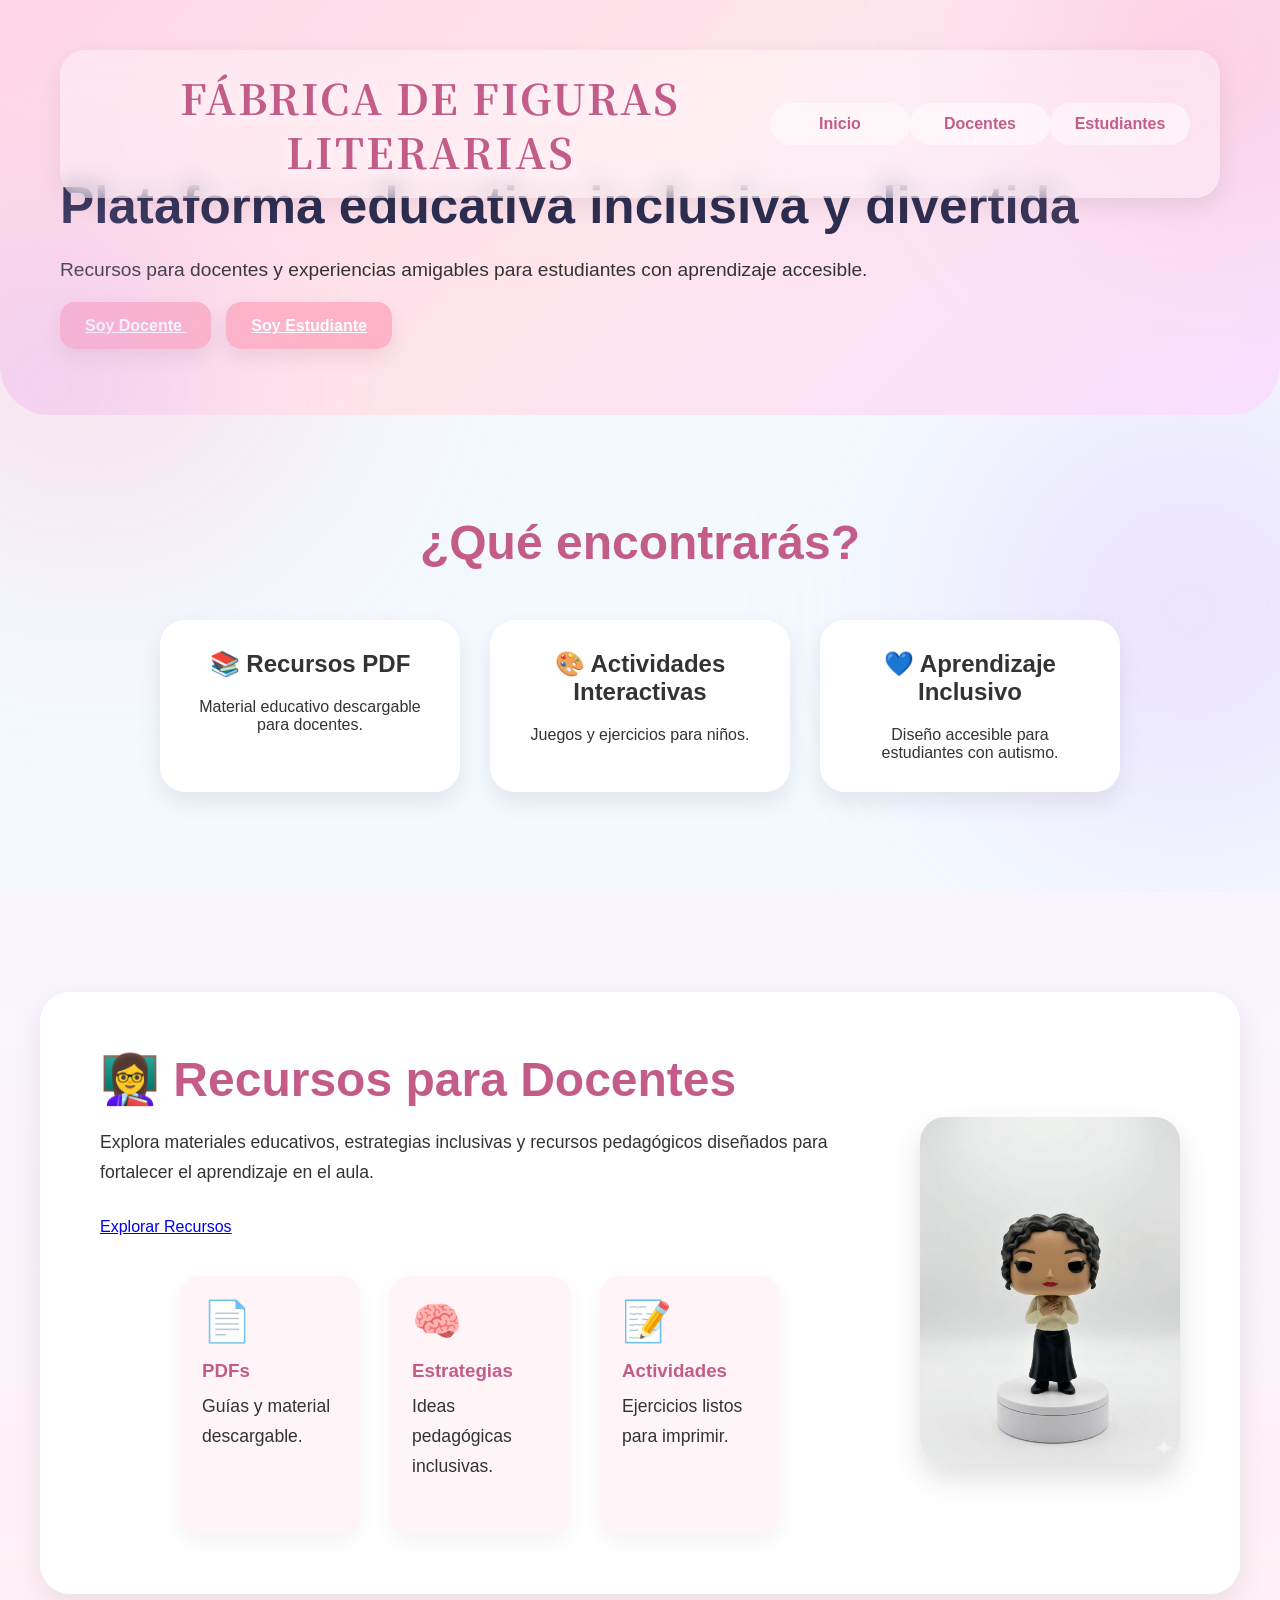
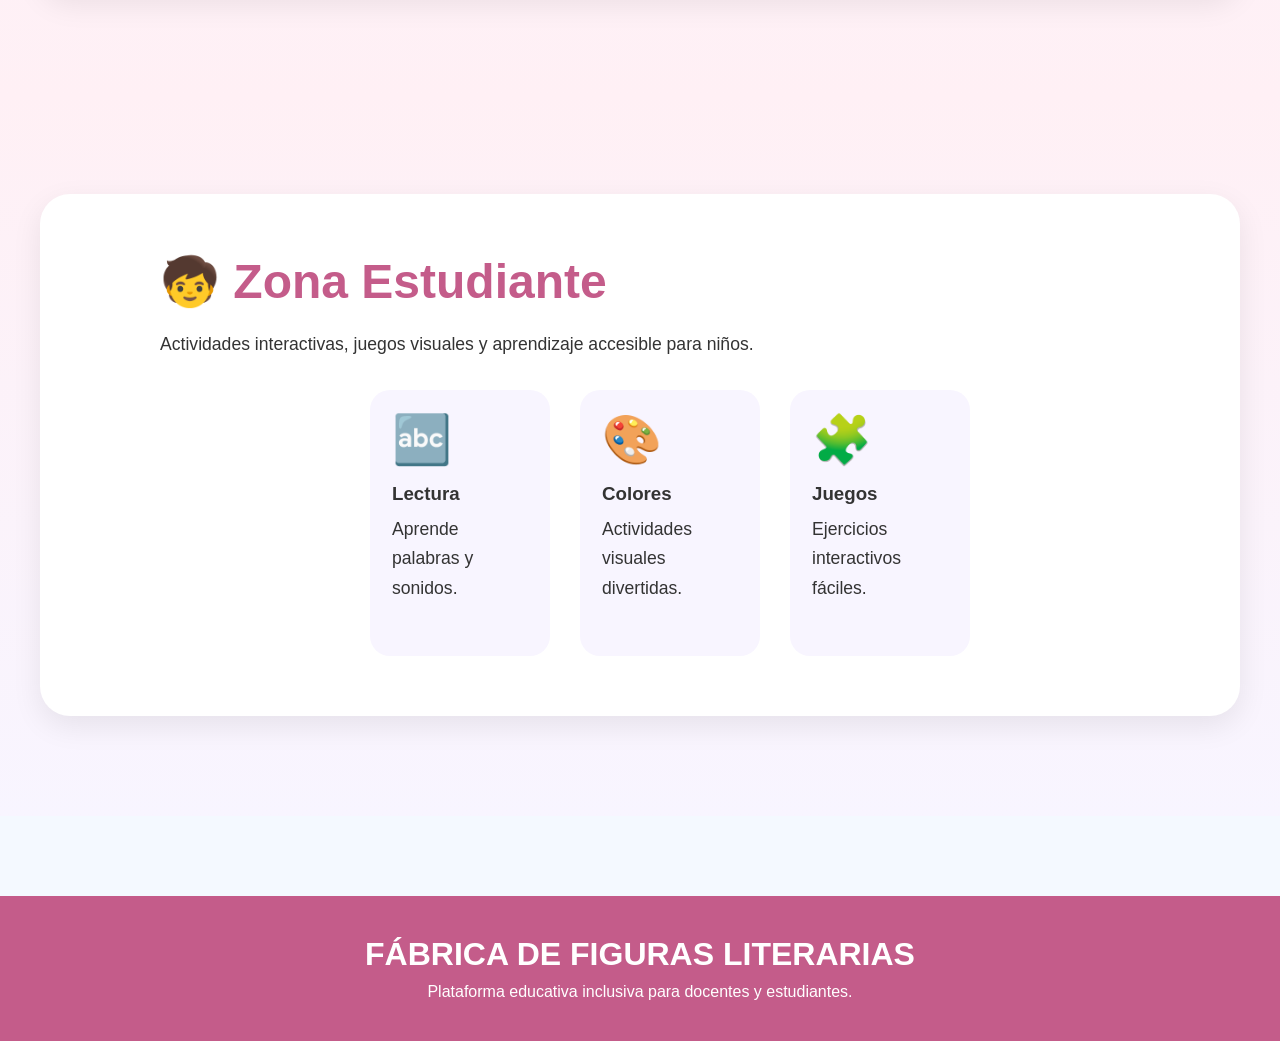
==== index.html @ 0f2a86d5 "Update index.html" ====
<!DOCTYPE html>
<html lang="es">
<head>
    <meta charset="UTF-8">
    <meta name="viewport" content="width=device-width, initial-scale=1.0">

    <title>FÁBRICA DE FIGURAS LITERARIAS</title>

    <link rel="stylesheet" href="style.css">

    <link rel="preconnect" href="https://fonts.googleapis.com">
    <link rel="preconnect" href="https://fonts.gstatic.com" crossorigin>

    <link href="https://fonts.googleapis.com/css2?family=Noto+Serif+JP&display=swap" rel="stylesheet">
</head>

<body>

<header id="inicio" class="hero">

    <nav class="navbar">

        <h1 class="logo">
            FÁBRICA DE FIGURAS LITERARIAS
        </h1>

        <div class="menu">
            <a href="#inicio">Inicio</a>
            <a href="#docentes">Docentes</a>
            <a href="#estudiantes">Estudiantes</a>
        </div>

    </nav>

    <div class="hero-content">

        <div class="hero-text">

            <h2>
                Plataforma educativa inclusiva y divertida
            </h2>

            <p>
                Recursos para docentes y experiencias amigables
                para estudiantes con aprendizaje accesible.
            </p>

            <div class="buttons">

                <a href="#docentes" class="teacher-btn">
                    Soy Docente
                </a>

                <a href="#estudiantes" class="student-btn">
                    Soy Estudiante
                </a>

            </div>

        </div>

        <div class="hero-image">
            <img src="https://cdn-icons-png.flaticon.com/512/2436/2436636.png" alt="">
        </div>

    </div>

</header>

<!-- CARDS -->

<section class="cards-section">

    <h2>¿Qué encontrarás?</h2>

    <div class="cards">

        <div class="card">
            <h3>📚 Recursos PDF</h3>

            <p>
                Material educativo descargable para docentes.
            </p>
        </div>

        <div class="card">

            <h3>🎨 Actividades Interactivas</h3>

            <p>
                Juegos y ejercicios para niños.
            </p>

        </div>

        <div class="card">

            <h3>💙 Aprendizaje Inclusivo</h3>

            <p>
                Diseño accesible para estudiantes con autismo.
            </p>

        </div>

    </div>

</section>

<!-- DOCENTES -->

<section id="docentes" class="teacher-section">

    <div class="teacher-content">

        <div class="teacher-text">

            <h2>👩‍🏫 Recursos para Docentes</h2>

            <p>
                Explora materiales educativos, estrategias inclusivas
                y recursos pedagógicos diseñados para fortalecer
                el aprendizaje en el aula.
            </p>

            <a href="#teacher-resources" class="teacher-link">
                Explorar Recursos
            </a>

            <!-- RECURSOS -->

            <div id="teacher-resources" class="teacher-cards">

                <div class="teacher-card">

                    <div class="teacher-emoji">📄</div>

                    <h3>PDFs</h3>

                    <p>
                        Guías y material descargable.
                    </p>

                </div>

                <div class="teacher-card">

                    <div class="teacher-emoji">🧠</div>

                    <h3>Estrategias</h3>

                    <p>
                        Ideas pedagógicas inclusivas.
                    </p>

                </div>

                <a href="#teacher-resources" class="teacher-card">

                    <div class="teacher-emoji">📝</div>

                    <h3>Actividades</h3>

                    <p>
                        Ejercicios listos para imprimir.
                    </p>

                </a>

            </div>

        </div>

        <div class="teacher-image">
            <img src="img/profe.jpg" alt="Profesora">
        </div>

    </div>

</section>

<!-- ESTUDIANTES -->

<section id="estudiantes" class="student-section">

    <div class="student-content">

        <div class="student-image">
            <img src="https://cdn-icons-png.flaticon.com/512/1995/1995574.png" alt="">
        </div>

        <div class="student-text">

            <h2>🧒 Zona Estudiante</h2>

            <p>
                Actividades interactivas, juegos visuales
                y aprendizaje accesible para niños.
            </p>

            <div class="student-cards">

                <div class="student-card">

                    <div class="emoji">🔤</div>

                    <h3>Lectura</h3>

                    <p>
                        Aprende palabras y sonidos.
                    </p>

                </div>

                <div class="student-card">

                    <div class="emoji">🎨</div>

                    <h3>Colores</h3>

                    <p>
                        Actividades visuales divertidas.
                    </p>

                </div>

                <div class="student-card">

                    <div class="emoji">🧩</div>

                    <h3>Juegos</h3>

                    <p>
                        Ejercicios interactivos fáciles.
                    </p>

                </div>

            </div>

        </div>

    </div>

</section>

<footer>

    <h3>FÁBRICA DE FIGURAS LITERARIAS</h3>

    <p>
        Plataforma educativa inclusiva para docentes y estudiantes.
    </p>

</footer>

<script src="script.js"></script>

</body>
</html>
---- style.css ----
*{
    margin:0;
    padding:0;
    box-sizing:border-box;
}

body{
    font-family:'Nunito', sans-serif;
    background:#f4f9ff;
    color:#333;
}

/* HERO */

.hero{
    background:linear-gradient(135deg,#ffd6e7,#ffe5ec,#f8dfff);
    padding:30px 60px 80px;
    border-bottom-left-radius:50px;
    border-bottom-right-radius:50px;
    position:relative;
    overflow:hidden;
}
.hero::before{
    content:"";

    position:absolute;

    width:350px;
    height:350px;

    background:#ffb3c6;

    border-radius:50%;

    top:-120px;
    right:-100px;

    opacity:0.35;

    filter:blur(90px);
}

.hero::after{
    content:"";

    position:absolute;

    width:300px;
    height:300px;

    background:#d8b4ff;

    border-radius:50%;

    bottom:-120px;
    left:-100px;

    opacity:0.35;

    filter:blur(90px);
}
.navbar{
    position:sticky;
    top:20px;
    z-index:1000;

    display:flex;
    justify-content:space-between;
    align-items:center;

    max-width:1200px;
    margin:auto;

    padding:20px 30px;

    background:rgba(255,255,255,0.35);
    backdrop-filter:blur(12px);

    border-radius:25px;

    box-shadow:0 8px 25px rgba(0,0,0,0.08);
}

.logo{
    font-family:'Noto Serif JP', serif;
    font-size:2.6rem;
    color:#c45c8a;
    text-align:center;
    line-height:1.3;
    letter-spacing:2px;
    text-shadow:0 3px 12px rgba(255,255,255,0.8);
}

.menu{
    display:flex;
    gap:px;
}

.menu a{
    background:rgba(255,255,255,0.5);
    text-decoration:none;
    color:#c45c8a;
    font-weight:700;
    min-width:140px;
    text-align:center;
    padding:12px 20px;
    border-radius:50px;
    transition:0.3s;
}

.menu a:hover{
    background:white;
    transform:translateY(-2px);
}

.hero-content{
    display:flex;
    justify-content:space-between;
    align-items:center;
    gap:60px;
    max-width:1200px;
    margin:auto;
}

.hero-text{
    flex:1;
}

.hero-text h2{
    font-size:3.2rem;
    line-height:1.1;
    margin-bottom:20px;
    color:#2e2e52;
}

.hero-text p{
    font-size:1.2rem;
    margin-bottom:30px;
    line-height:1.7;
}

.buttons a{
    border:none;
    padding:15px 25px;
    border-radius:15px;
    margin-right:15px;
    font-size:1rem;
    font-weight:bold;
    cursor:pointer;
    transition:0.3s;
    box-shadow:0 8px 20px rgba(0,0,0,0.08);
    font-family:'Nunito', sans-serif;
}

.buttons a:hover{
    transform:translateY(-5px);
}

.teacher-btn{
    background:#ffb3c6;
    color:white;
}

.student-btn{
    background:#ffb3c6;
    color:white;
}

.hero-image img{
    animation:float 4s ease-in-out infinite;
    width:280px;
}

/* CARDS */

.cards-section{
    padding:100px 30px;
    text-align:center;
}

.cards-section h2{
    font-size:3rem;
    margin-bottom:50px;
    color:#c45c8a
}

.cards{
    display:flex;
    justify-content:center;
    gap:30px;
    flex-wrap:wrap;
}

.card{
    background:white;
    width:300px;
    padding:30px;
    border-radius:25px;
    box-shadow:0 10px 25px rgba(0,0,0,0.08);
    transition:0.3s;
}

.card:hover{
    transform:translateY(-10px);
}

.card h3{
    margin-bottom:20px;
    font-size:1.5rem;
}

/* DOCENTE Y ESTUDIANTE */


.teacher-section{
    padding:100px 30px;
    background:linear-gradient(180deg,#f8f5ff,#fff0f5);
}
.student-section{
    padding:100px 30px;
    background:linear-gradient(180deg,#fff0f5,#f8f5ff);
}

.teacher-content,
.student-content{
    display:flex;
    align-items:center;
    justify-content:center;
    gap:60px;
    flex-wrap:wrap;
    max-width:1200px;
    margin:auto;
    background:white;
    padding:60px;
    border-radius:30px;
    box-shadow:0 10px 30px rgba(0,0,0,0.08);
}

.teacher-text,
.student-text{
    flex:1;
    min-width:300px;
}

.teacher-text h2,
.student-text h2{
    font-size:3rem;
    margin-bottom:20px;
    color:#c45c8a;
}

.teacher-text p,
.student-text p{
    font-size:1.1rem;
    line-height:1.7;
    margin-bottom:30px;
}

.teacher-link button{
    padding:15px 30px;
    border:none;
    border-radius:15px;
    background:#6c63ff;
    color:white;
    font-size:1rem;
    cursor:pointer;
    transition:0.3s;
}

.teacher-link button:hover{
    transform:scale(1.05);
}

.teacher-image img{
    width:260px;
    border-radius:25px;
    box-shadow:0 15px 30px rgba(0,0,0,0.12);
    object-fit:cover;
}

.student-image img{
    width:220px;
}
.student-image img{
    width:220px;
}
.teacher-cards{
    display:flex;
    justify-content:center;
    align-items:stretch;
    gap:30px;
    flex-wrap:wrap;

    margin-top:40px;

    max-width:900px;

    margin-left:auto;
    margin-right:auto;
}

.teacher-card{
    background:#fff4f8;
    padding:20px;
    border-radius:20px;
    width:180px;
    transition:0.3s;
    box-shadow:0 8px 20px rgba(0,0,0,0.05);
    border:2px solid transparent;
    text-decoration:none;
    color:#333;
}

.teacher-card:hover{
    transform:translateY(-8px);

    background:white;

    border:2px solid #ffb3c6;

    box-shadow:0 15px 30px rgba(255,179,198,0.4);
}

.teacher-emoji{
    font-size:2.5rem;
    margin-bottom:15px;
}

.teacher-card h3{
    margin-bottom:10px;
    color:#c45c8a;
}

/* TARJETAS ESTUDIANTE */

.student-cards{
    display:flex;
    justify-content:center;
    align-items:stretch;
    gap:30px;
    flex-wrap:wrap;

    max-width:900px;
    margin:auto;
}

.student-card{
    border:2px solid transparent;
    background:#f8f5ff;
    width:180px;
    padding:20px;
    border-radius:20px;
    transition:0.3s;
    cursor:pointer;
    position:relative;
    overflow:hidden;
}

.student-card:hover{
    border:2px solid #ffb3c6;
    background:white;
    transform:translateY(-12px) scale(1.05);
    box-shadow:0 15px 30px rgba(255,179,198,0.4);
}

.student-card h3{
    margin-bottom:10px;
}
.emoji{
    font-size:3rem;
    margin-bottom:15px;
}

/* FOOTER */

footer{
    background:#c45c8a;
    color:white;
    text-align:center;
    padding:40px 20px;
    margin-top:80px;
}

footer h3{
    margin-bottom:10px;
    font-size:2rem;
}


/* RESPONSIVE */

html{
    scroll-behavior:smooth;
}

body{
    scroll-behavior:smooth;
}

@keyframes fadeUp{
    from{
        opacity:0;
        transform:translateY(30px);
    }

    to{
        opacity:1;
        transform:translateY(0);
    }
}
body::before{
    content:"";

    position:fixed;

    top:120px;
    left:-120px;

    width:420px;
    height:420px;

    background:#ffb3c6;

    opacity:0.35;

    border-radius:50%;

    filter:blur(120px);

    z-index:-1;
}

body::after{
    content:"";

    position:fixed;

    bottom:80px;
    right:-120px;

    width:420px;
    height:420px;

    background:#d8b4ff;

    opacity:0.35;

    border-radius:50%;

    filter:blur(120px);

    z-index:-1;
}

@media(max-width:900px){

    .hero{
        padding:20px;
        border-bottom-left-radius:30px;
        border-bottom-right-radius:30px;
    }

    .navbar{
        flex-direction:column;
        gap:15px;
        padding:20px;
        text-align:center;
    }

    .menu{
        flex-direction:column;
        width:100%;
        gap:12px;
    }

    .menu a{
        width:100%;
        min-width:auto;
    }

    .logo{
        font-size:1.7rem;
        line-height:1.4;
    }

    .hero-content{
        flex-direction:column;
        text-align:center;
        gap:40px;
        padding-top:30px;
    }

    .hero-text h2{
        font-size:2.2rem;
    }

    .hero-text p{
        font-size:1rem;
    }

    .buttons{
        display:flex;
        flex-direction:column;
        gap:15px;
        align-items:center;
    }

    .buttons a{
        width:100%;
        max-width:280px;
        text-align:center;
        margin-right:0;
    }

    .hero-image img{
        width:220px;
    }

    .cards-section{
        padding:70px 20px;
    }

    .cards-section h2{
        font-size:2.2rem;
    }

    .cards{
        flex-direction:column;
        align-items:center;
    }

    .card{
        width:100%;
        max-width:320px;
    }

    .teacher-content,
    .student-content{
        flex-direction:column;
        text-align:center;
        padding:35px 20px;
        gap:30px;
    }

    .teacher-text,
    .student-text{
        min-width:auto;
    }

    .teacher-text h2,
    .student-text h2{
        font-size:2.2rem;
    }

    .teacher-image img{
        width:220px;
    }

    .student-image img{
        width:180px;
    }

    .teacher-cards,
    .student-cards{
        justify-content:center;
    }

    .teacher-card,
    .student-card{
        width:100%;
        max-width:280px;
    }

    footer h3{
        font-size:1.5rem;
    }

}

@keyframes float{

    0%{
        transform:translateY(0px);
    }

    50%{
        transform:translateY(-15px);
    }

    100%{
        transform:translateY(0px);
    }

}
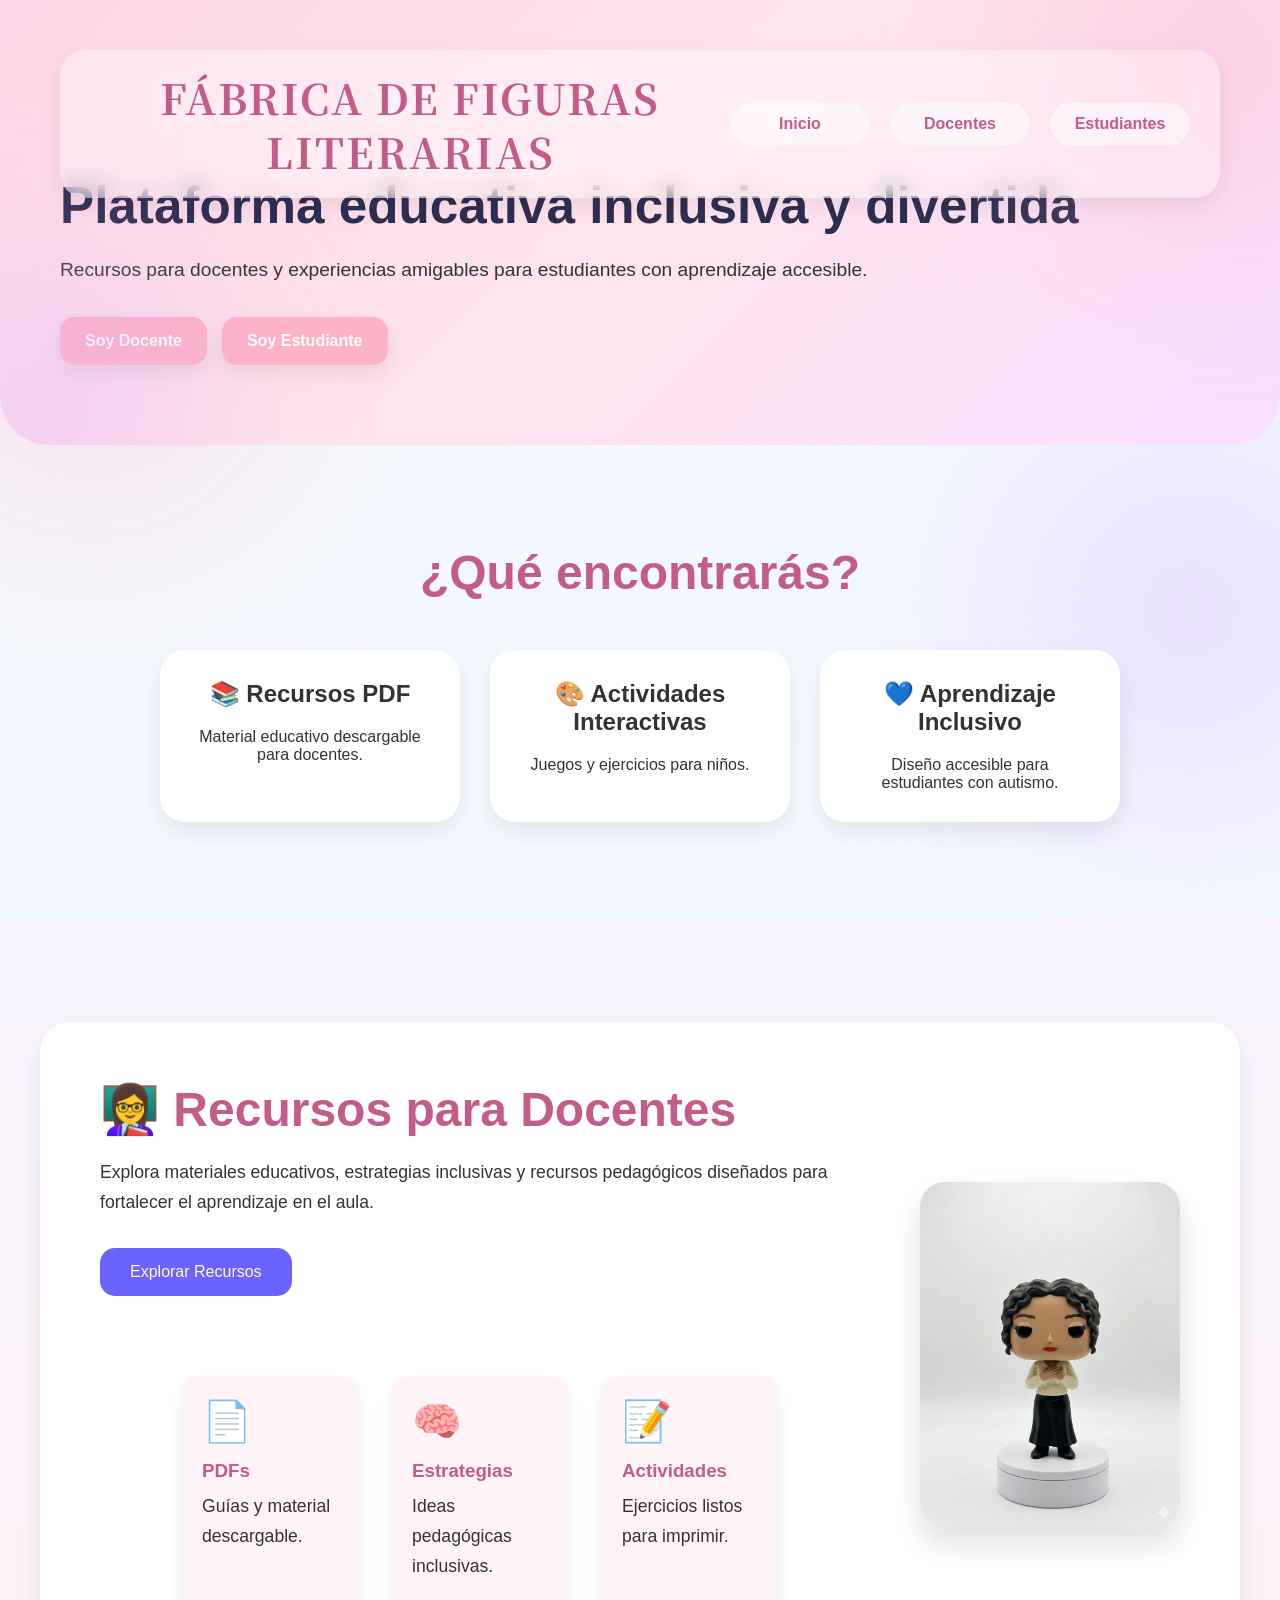
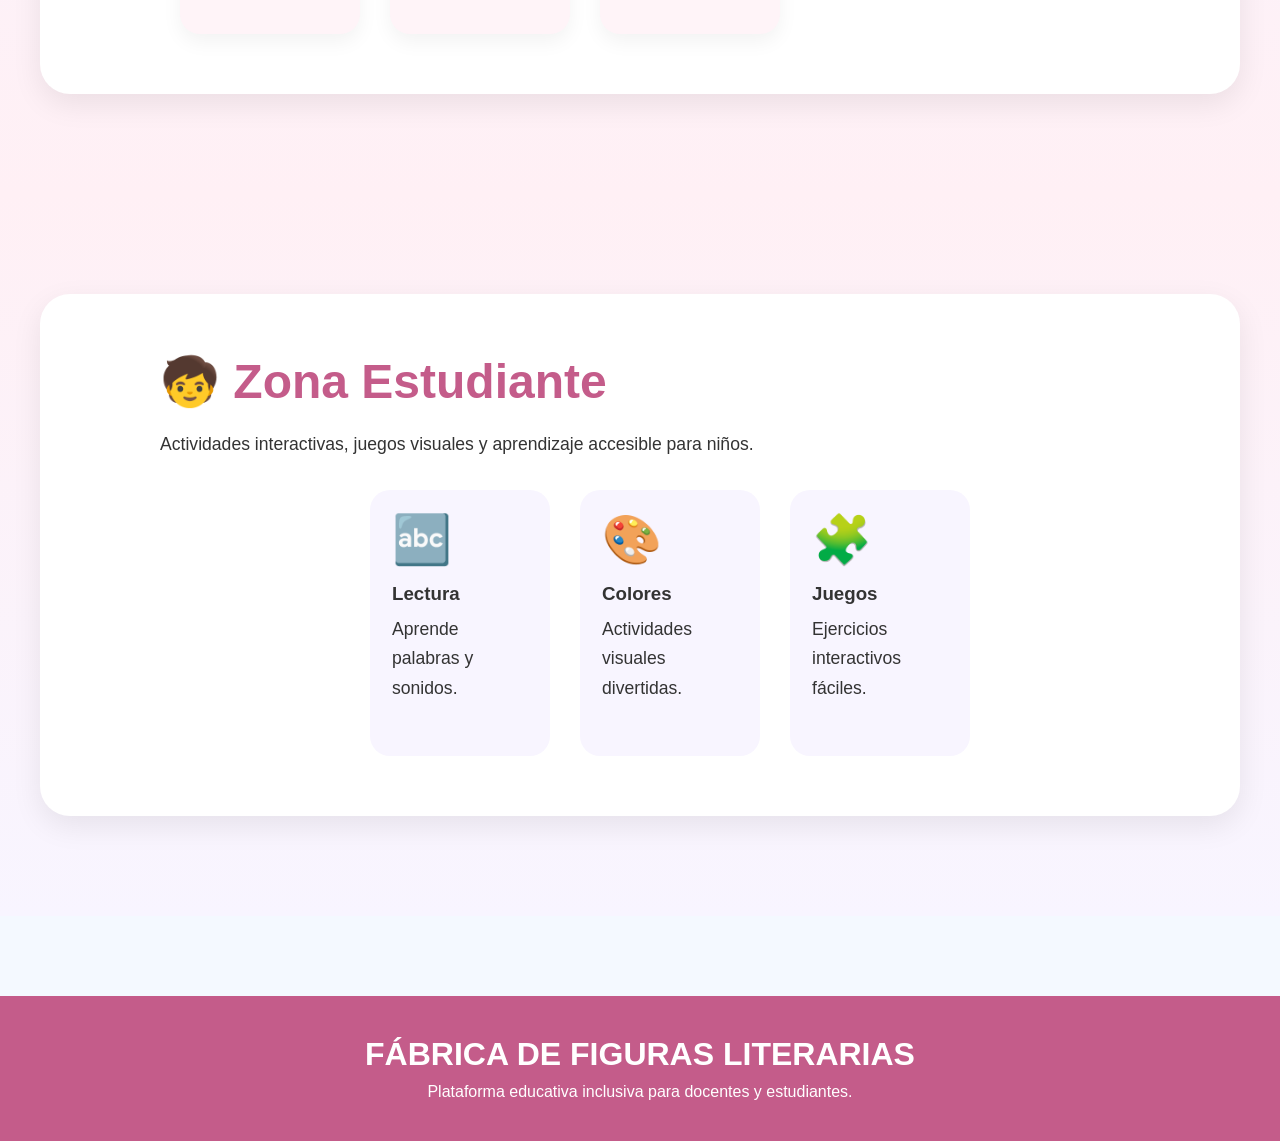
==== commit 8004494c: "Update index.html" ====
--- a/index.html
+++ b/index.html
@@ -131,7 +131,8 @@
 
             <div id="teacher-resources" class="teacher-cards">
 
-                <div class="teacher-card">
+                <a href="docentes.html#actividades-docente" class="teacher-card">
+
 
                     <div class="teacher-emoji">📄</div>
 
@@ -141,7 +142,7 @@
                         Guías y material descargable.
                     </p>
 
-                </div>
+                </a>
 
                 <div class="teacher-card">
 
--- a/style.css
+++ b/style.css
@@ -4,10 +4,15 @@
     box-sizing:border-box;
 }
 
+html{
+    scroll-behavior:smooth;
+}
+
 body{
     font-family:'Nunito', sans-serif;
     background:#f4f9ff;
     color:#333;
+    scroll-behavior:smooth;
 }
 
 /* HERO */
@@ -20,9 +25,9 @@
     position:relative;
     overflow:hidden;
 }
+
 .hero::before{
     content:"";
-
     position:absolute;
 
     width:350px;
@@ -59,6 +64,9 @@
 
     filter:blur(90px);
 }
+
+/* NAVBAR */
+
 .navbar{
     position:sticky;
     top:20px;
@@ -74,6 +82,7 @@
     padding:20px 30px;
 
     background:rgba(255,255,255,0.35);
+
     backdrop-filter:blur(12px);
 
     border-radius:25px;
@@ -93,18 +102,26 @@
 
 .menu{
     display:flex;
-    gap:px;
+    gap:20px;
 }
 
 .menu a{
     background:rgba(255,255,255,0.5);
+
     text-decoration:none;
+
     color:#c45c8a;
+
     font-weight:700;
+
     min-width:140px;
+
     text-align:center;
+
     padding:12px 20px;
+
     border-radius:50px;
+
     transition:0.3s;
 }
 
@@ -112,6 +129,8 @@
     background:white;
     transform:translateY(-2px);
 }
+
+/* HERO CONTENT */
 
 .hero-content{
     display:flex;
@@ -139,16 +158,27 @@
     line-height:1.7;
 }
 
+.buttons{
+    display:flex;
+    gap:15px;
+    flex-wrap:wrap;
+}
+
 .buttons a{
-    border:none;
+    text-decoration:none;
+
     padding:15px 25px;
+
     border-radius:15px;
-    margin-right:15px;
+
     font-size:1rem;
+
     font-weight:bold;
-    cursor:pointer;
+
     transition:0.3s;
+
     box-shadow:0 8px 20px rgba(0,0,0,0.08);
+
     font-family:'Nunito', sans-serif;
 }
 
@@ -181,7 +211,7 @@
 .cards-section h2{
     font-size:3rem;
     margin-bottom:50px;
-    color:#c45c8a
+    color:#c45c8a;
 }
 
 .cards{
@@ -193,10 +223,15 @@
 
 .card{
     background:white;
+
     width:300px;
+
     padding:30px;
+
     border-radius:25px;
+
     box-shadow:0 10px 25px rgba(0,0,0,0.08);
+
     transition:0.3s;
 }
 
@@ -209,13 +244,13 @@
     font-size:1.5rem;
 }
 
-/* DOCENTE Y ESTUDIANTE */
-
+/* DOCENTES Y ESTUDIANTES */
 
 .teacher-section{
     padding:100px 30px;
     background:linear-gradient(180deg,#f8f5ff,#fff0f5);
 }
+
 .student-section{
     padding:100px 30px;
     background:linear-gradient(180deg,#fff0f5,#f8f5ff);
@@ -228,11 +263,17 @@
     justify-content:center;
     gap:60px;
     flex-wrap:wrap;
+
     max-width:1200px;
+
     margin:auto;
+
     background:white;
+
     padding:60px;
+
     border-radius:30px;
+
     box-shadow:0 10px 30px rgba(0,0,0,0.08);
 }
 
@@ -256,34 +297,50 @@
     margin-bottom:30px;
 }
 
-.teacher-link button{
+/* BOTÓN DOCENTE */
+
+.teacher-link{
+    display:inline-block;
+
+    text-decoration:none;
+
     padding:15px 30px;
-    border:none;
+
     border-radius:15px;
+
     background:#6c63ff;
+
     color:white;
+
     font-size:1rem;
-    cursor:pointer;
+
     transition:0.3s;
-}
-
-.teacher-link button:hover{
+
+    margin-bottom:40px;
+}
+
+.teacher-link:hover{
     transform:scale(1.05);
 }
+
+/* IMÁGENES */
 
 .teacher-image img{
     width:260px;
+
     border-radius:25px;
+
     box-shadow:0 15px 30px rgba(0,0,0,0.12);
+
     object-fit:cover;
 }
 
 .student-image img{
     width:220px;
 }
-.student-image img{
-    width:220px;
-}
+
+/* TARJETAS DOCENTE */
+
 .teacher-cards{
     display:flex;
     justify-content:center;
@@ -301,13 +358,21 @@
 
 .teacher-card{
     background:#fff4f8;
+
     padding:20px;
+
     border-radius:20px;
+
     width:180px;
+
     transition:0.3s;
+
     box-shadow:0 8px 20px rgba(0,0,0,0.05);
+
     border:2px solid transparent;
+
     text-decoration:none;
+
     color:#333;
 }
 
@@ -328,6 +393,55 @@
 
 .teacher-card h3{
     margin-bottom:10px;
+    color:#c45c8a;
+}
+
+/* ACTIVIDADES */
+
+.activities-section{
+    padding:100px 30px;
+    text-align:center;
+}
+
+.activities-section h2{
+    font-size:3rem;
+    margin-bottom:50px;
+    color:#c45c8a;
+}
+
+.activities-container{
+    display:flex;
+    justify-content:center;
+    gap:30px;
+    flex-wrap:wrap;
+}
+
+.activity-card{
+    background:white;
+
+    width:300px;
+
+    padding:30px;
+
+    border-radius:25px;
+
+    box-shadow:0 10px 25px rgba(0,0,0,0.08);
+
+    transition:0.3s;
+
+    border:2px solid transparent;
+}
+
+.activity-card:hover{
+    transform:translateY(-10px);
+
+    border:2px solid #ffb3c6;
+
+    box-shadow:0 15px 30px rgba(255,179,198,0.4);
+}
+
+.activity-card h3{
+    margin:15px 0;
     color:#c45c8a;
 }
 
@@ -346,26 +460,38 @@
 
 .student-card{
     border:2px solid transparent;
+
     background:#f8f5ff;
+
     width:180px;
+
     padding:20px;
+
     border-radius:20px;
+
     transition:0.3s;
+
     cursor:pointer;
+
     position:relative;
+
     overflow:hidden;
 }
 
 .student-card:hover{
     border:2px solid #ffb3c6;
+
     background:white;
+
     transform:translateY(-12px) scale(1.05);
+
     box-shadow:0 15px 30px rgba(255,179,198,0.4);
 }
 
 .student-card h3{
     margin-bottom:10px;
 }
+
 .emoji{
     font-size:3rem;
     margin-bottom:15px;
@@ -386,28 +512,8 @@
     font-size:2rem;
 }
 
-
-/* RESPONSIVE */
-
-html{
-    scroll-behavior:smooth;
-}
-
-body{
-    scroll-behavior:smooth;
-}
-
-@keyframes fadeUp{
-    from{
-        opacity:0;
-        transform:translateY(30px);
-    }
-
-    to{
-        opacity:1;
-        transform:translateY(0);
-    }
-}
+/* EFECTOS LATERALES */
+
 body::before{
     content:"";
 
@@ -452,25 +558,31 @@
     z-index:-1;
 }
 
+/* RESPONSIVE */
+
 @media(max-width:900px){
 
     .hero{
         padding:20px;
+
         border-bottom-left-radius:30px;
         border-bottom-right-radius:30px;
     }
 
     .navbar{
         flex-direction:column;
+
         gap:15px;
+
         padding:20px;
+
         text-align:center;
     }
 
     .menu{
         flex-direction:column;
+
         width:100%;
-        gap:12px;
     }
 
     .menu a{
@@ -499,9 +611,7 @@
     }
 
     .buttons{
-        display:flex;
         flex-direction:column;
-        gap:15px;
         align-items:center;
     }
 
@@ -509,19 +619,10 @@
         width:100%;
         max-width:280px;
         text-align:center;
-        margin-right:0;
     }
 
     .hero-image img{
         width:220px;
-    }
-
-    .cards-section{
-        padding:70px 20px;
-    }
-
-    .cards-section h2{
-        font-size:2.2rem;
     }
 
     .cards{
@@ -537,19 +638,25 @@
     .teacher-content,
     .student-content{
         flex-direction:column;
+
         text-align:center;
+
         padding:35px 20px;
+
         gap:30px;
     }
 
-    .teacher-text,
-    .student-text{
-        min-width:auto;
-    }
-
     .teacher-text h2,
-    .student-text h2{
+    .student-text h2,
+    .activities-section h2{
         font-size:2.2rem;
+    }
+
+    .teacher-card,
+    .student-card,
+    .activity-card{
+        width:100%;
+        max-width:280px;
     }
 
     .teacher-image img{
@@ -560,21 +667,9 @@
         width:180px;
     }
 
-    .teacher-cards,
-    .student-cards{
-        justify-content:center;
-    }
-
-    .teacher-card,
-    .student-card{
-        width:100%;
-        max-width:280px;
-    }
-
     footer h3{
         font-size:1.5rem;
     }
-
 }
 
 @keyframes float{
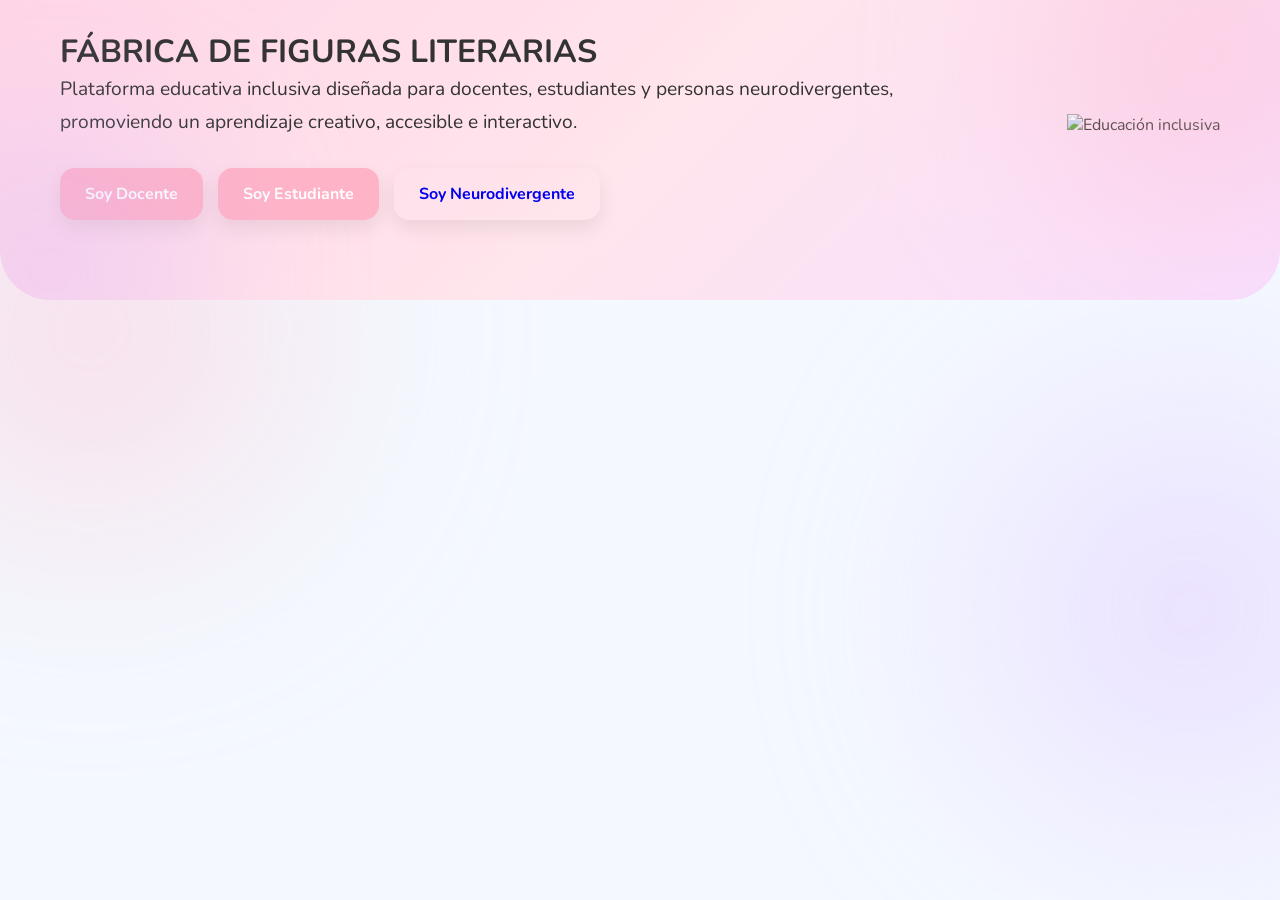
==== commit 978fc856: "Update index.html" ====
--- a/index.html
+++ b/index.html
@@ -11,48 +11,40 @@
     <link rel="preconnect" href="https://fonts.googleapis.com">
     <link rel="preconnect" href="https://fonts.gstatic.com" crossorigin>
 
-    <link href="https://fonts.googleapis.com/css2?family=Noto+Serif+JP&display=swap" rel="stylesheet">
+    <link href="https://fonts.googleapis.com/css2?family=Nunito:wght@300;400;700;900&display=swap" rel="stylesheet">
 </head>
 
 <body>
 
-<header id="inicio" class="hero">
-
-    <nav class="navbar">
-
-        <h1 class="logo">
-            FÁBRICA DE FIGURAS LITERARIAS
-        </h1>
-
-        <div class="menu">
-            <a href="#inicio">Inicio</a>
-            <a href="#docentes">Docentes</a>
-            <a href="#estudiantes">Estudiantes</a>
-        </div>
-
-    </nav>
+<header class="hero">
 
     <div class="hero-content">
 
         <div class="hero-text">
 
-            <h2>
-                Plataforma educativa inclusiva y divertida
-            </h2>
+            <h1 class="main-title">
+                FÁBRICA DE FIGURAS LITERARIAS
+            </h1>
 
-            <p>
-                Recursos para docentes y experiencias amigables
-                para estudiantes con aprendizaje accesible.
+            <p class="main-description">
+                Plataforma educativa inclusiva diseñada para docentes,
+                estudiantes y personas neurodivergentes,
+                promoviendo un aprendizaje creativo,
+                accesible e interactivo.
             </p>
 
-            <div class="buttons">
+            <div class="buttons main-buttons">
 
-                <a href="#docentes" class="teacher-btn">
+                <a href="docentes.html" class="teacher-btn">
                     Soy Docente
                 </a>
 
-                <a href="#estudiantes" class="student-btn">
+                <a href="estudiantes.html" class="student-btn">
                     Soy Estudiante
+                </a>
+
+                <a href="neurodivergente.html" class="neuro-btn">
+                    Soy Neurodivergente
                 </a>
 
             </div>
@@ -60,201 +52,15 @@
         </div>
 
         <div class="hero-image">
-            <img src="https://cdn-icons-png.flaticon.com/512/2436/2436636.png" alt="">
+
+            <img src="https://cdn-icons-png.flaticon.com/512/2436/2436636.png" alt="Educación inclusiva">
+
         </div>
 
     </div>
 
 </header>
 
-<!-- CARDS -->
-
-<section class="cards-section">
-
-    <h2>¿Qué encontrarás?</h2>
-
-    <div class="cards">
-
-        <div class="card">
-            <h3>📚 Recursos PDF</h3>
-
-            <p>
-                Material educativo descargable para docentes.
-            </p>
-        </div>
-
-        <div class="card">
-
-            <h3>🎨 Actividades Interactivas</h3>
-
-            <p>
-                Juegos y ejercicios para niños.
-            </p>
-
-        </div>
-
-        <div class="card">
-
-            <h3>💙 Aprendizaje Inclusivo</h3>
-
-            <p>
-                Diseño accesible para estudiantes con autismo.
-            </p>
-
-        </div>
-
-    </div>
-
-</section>
-
-<!-- DOCENTES -->
-
-<section id="docentes" class="teacher-section">
-
-    <div class="teacher-content">
-
-        <div class="teacher-text">
-
-            <h2>👩‍🏫 Recursos para Docentes</h2>
-
-            <p>
-                Explora materiales educativos, estrategias inclusivas
-                y recursos pedagógicos diseñados para fortalecer
-                el aprendizaje en el aula.
-            </p>
-
-            <a href="#teacher-resources" class="teacher-link">
-                Explorar Recursos
-            </a>
-
-            <!-- RECURSOS -->
-
-            <div id="teacher-resources" class="teacher-cards">
-
-                <a href="docentes.html#actividades-docente" class="teacher-card">
-
-
-                    <div class="teacher-emoji">📄</div>
-
-                    <h3>PDFs</h3>
-
-                    <p>
-                        Guías y material descargable.
-                    </p>
-
-                </a>
-
-                <div class="teacher-card">
-
-                    <div class="teacher-emoji">🧠</div>
-
-                    <h3>Estrategias</h3>
-
-                    <p>
-                        Ideas pedagógicas inclusivas.
-                    </p>
-
-                </div>
-
-                <a href="#teacher-resources" class="teacher-card">
-
-                    <div class="teacher-emoji">📝</div>
-
-                    <h3>Actividades</h3>
-
-                    <p>
-                        Ejercicios listos para imprimir.
-                    </p>
-
-                </a>
-
-            </div>
-
-        </div>
-
-        <div class="teacher-image">
-            <img src="img/profe.jpg" alt="Profesora">
-        </div>
-
-    </div>
-
-</section>
-
-<!-- ESTUDIANTES -->
-
-<section id="estudiantes" class="student-section">
-
-    <div class="student-content">
-
-        <div class="student-image">
-            <img src="https://cdn-icons-png.flaticon.com/512/1995/1995574.png" alt="">
-        </div>
-
-        <div class="student-text">
-
-            <h2>🧒 Zona Estudiante</h2>
-
-            <p>
-                Actividades interactivas, juegos visuales
-                y aprendizaje accesible para niños.
-            </p>
-
-            <div class="student-cards">
-
-                <div class="student-card">
-
-                    <div class="emoji">🔤</div>
-
-                    <h3>Lectura</h3>
-
-                    <p>
-                        Aprende palabras y sonidos.
-                    </p>
-
-                </div>
-
-                <div class="student-card">
-
-                    <div class="emoji">🎨</div>
-
-                    <h3>Colores</h3>
-
-                    <p>
-                        Actividades visuales divertidas.
-                    </p>
-
-                </div>
-
-                <div class="student-card">
-
-                    <div class="emoji">🧩</div>
-
-                    <h3>Juegos</h3>
-
-                    <p>
-                        Ejercicios interactivos fáciles.
-                    </p>
-
-                </div>
-
-            </div>
-
-        </div>
-
-    </div>
-
-</section>
-
-<footer>
-
-    <h3>FÁBRICA DE FIGURAS LITERARIAS</h3>
-
-    <p>
-        Plataforma educativa inclusiva para docentes y estudiantes.
-    </p>
-
-</footer>
-
 <script src="script.js"></script>
 
 </body>
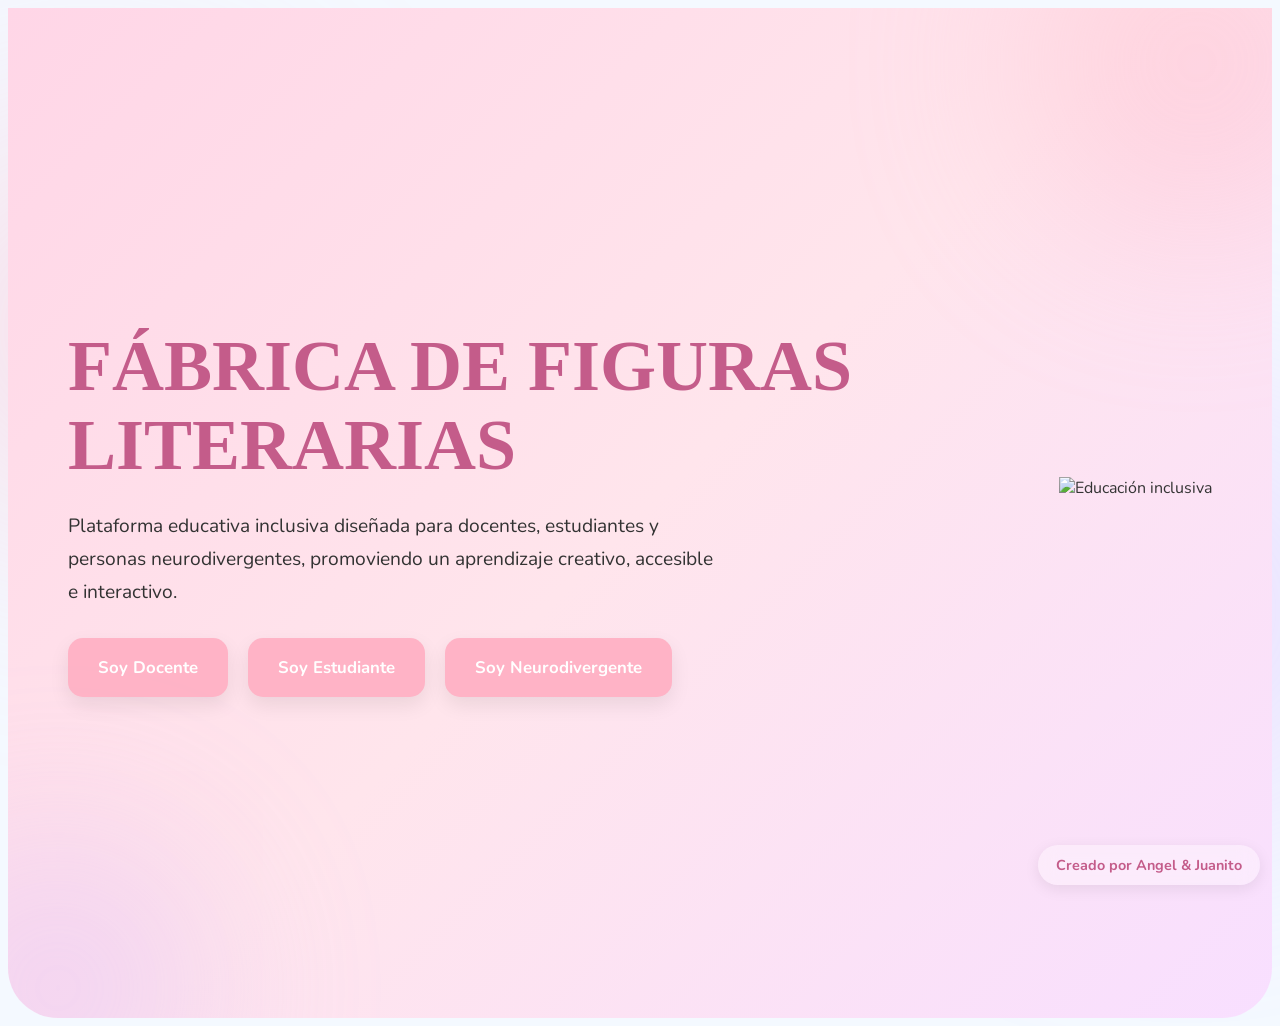
==== commit 80ad13ad: "Update index.html" ====
--- a/index.html
+++ b/index.html
@@ -62,6 +62,9 @@
 </header>
 
 <script src="script.js"></script>
+<div class="creator-tag">
+    Creado por Angel & Juanito
+</div>
 
 </body>
 </html>
--- a/style.css
+++ b/style.css
@@ -1,4 +1,4 @@
-*{
+css *{
     margin:0;
     padding:0;
     box-sizing:border-box;
@@ -259,28 +259,22 @@
 .teacher-content,
 .student-content{
     display:flex;
+    flex-direction:column;
     align-items:center;
     justify-content:center;
-    gap:60px;
-    flex-wrap:wrap;
-
+    gap:40px;
     max-width:1200px;
-
     margin:auto;
-
     background:white;
-
     padding:60px;
-
     border-radius:30px;
-
     box-shadow:0 10px 30px rgba(0,0,0,0.08);
+    text-align:center;
 }
 
 .teacher-text,
 .student-text{
-    flex:1;
-    min-width:300px;
+    width:100%;
 }
 
 .teacher-text h2,
@@ -344,36 +338,30 @@
 .teacher-cards{
     display:flex;
     justify-content:center;
-    align-items:stretch;
-    gap:30px;
+    align-items:flex-start;
+    gap:35px;
     flex-wrap:wrap;
-
     margin-top:40px;
-
-    max-width:900px;
-
+    max-width:1200px;
     margin-left:auto;
     margin-right:auto;
 }
 
 .teacher-card{
     background:#fff4f8;
-
-    padding:20px;
-
-    border-radius:20px;
-
-    width:180px;
-
+    padding:25px;
+    border-radius:25px;
+    width:320px;
+    min-height:520px;
     transition:0.3s;
-
     box-shadow:0 8px 20px rgba(0,0,0,0.05);
-
     border:2px solid transparent;
-
     text-decoration:none;
-
     color:#333;
+    display:flex;
+    flex-direction:column;
+    align-items:center;
+    justify-content:flex-start;
 }
 
 .teacher-card:hover{
@@ -448,34 +436,29 @@
 /* TARJETAS ESTUDIANTE */
 
 .student-cards{
-    display:flex;
-    justify-content:center;
-    align-items:stretch;
-    gap:30px;
-    flex-wrap:wrap;
-
-    max-width:900px;
-    margin:auto;
+    display: grid;
+    grid-template-columns: repeat(3, 1fr);
+    gap: 40px;
+    max-width: 1100px;
+    margin: 40px auto 0;
 }
 
 .student-card{
     border:2px solid transparent;
-
     background:#f8f5ff;
-
-    width:180px;
-
-    padding:20px;
-
-    border-radius:20px;
-
+    width:100px;
+    min-height:320px;
+    padding:25px;
+    border-radius:25px;
     transition:0.3s;
-
-    cursor:pointer;
-
     position:relative;
-
     overflow:hidden;
+    display:flex;
+    flex-direction:column;
+    justify-content:flex-start;
+    align-items:center;
+    text-align:center;
+    box-shadow:0 8px 20px rgba(0,0,0,0.06);
 }
 
 .student-card:hover{
@@ -483,7 +466,7 @@
 
     background:white;
 
-    transform:translateY(-12px) scale(1.05);
+    transform:translateY(-12px);
 
     box-shadow:0 15px 30px rgba(255,179,198,0.4);
 }
@@ -516,23 +499,15 @@
 
 body::before{
     content:"";
-
     position:fixed;
-
     top:120px;
     left:-120px;
-
     width:420px;
     height:420px;
-
     background:#ffb3c6;
-
     opacity:0.35;
-
     border-radius:50%;
-
     filter:blur(120px);
-
     z-index:-1;
 }
 
@@ -686,4 +661,199 @@
         transform:translateY(0px);
     }
 
-}+}
+
+/* BOTÓN NEURODIVERGENTE */
+
+.neuro-btn{
+    background:#ffb3c6;
+    color:white;
+}
+
+.neuro-btn:hover{
+    transform:translateY(-5px);
+}
+
+/* AJUSTE HERO PRINCIPAL */
+
+.hero{
+    min-height:100vh;
+
+    display:flex;
+    flex-direction:column;
+    justify-content:center;
+}
+/* LANDING PRINCIPAL */
+
+.hero{
+    min-height:100vh;
+
+    display:flex;
+    align-items:center;
+    justify-content:center;
+}
+
+.main-title{
+    font-size:4.5rem;
+    line-height:1.1;
+    color:#c45c8a;
+    margin-bottom:25px;
+
+    font-family:'Noto Serif JP', serif;
+}
+
+.main-description{
+    font-size:1.3rem;
+    line-height:1.8;
+    margin-bottom:40px;
+    max-width:650px;
+}
+
+/* BOTONES */
+
+.main-buttons{
+    gap:20px;
+    flex-wrap:wrap;
+}
+
+.main-buttons a{
+    padding:18px 30px;
+    font-size:1.05rem;
+}
+
+.teacher-btn{
+    background:#ffb3c6;
+    color:white;
+}
+
+.student-btn{
+    background:#ffb3c6;
+    color:white;
+}
+
+.neuro-btn{
+    background:#ffb3c6;
+    color:white;
+}
+
+.neuro-btn:hover,
+.teacher-btn:hover,
+.student-btn:hover{
+    transform:translateY(-5px);
+}
+
+/* RESPONSIVE */
+
+@media(max-width:900px){
+
+    .main-title{
+        font-size:2.8rem;
+        text-align:center;
+    }
+
+    .main-description{
+        font-size:1rem;
+        text-align:center;
+    }
+
+    .main-buttons{
+        justify-content:center;
+    }
+
+}
+/* ORGANIZACIÓN TARJETAS ESTUDIANTES */
+
+.student-text .teacher-cards{
+    max-width:700px;
+}
+/* CURSOR PERSONALIZADO */
+
+body{
+    cursor: pointer;
+}
+
+a,
+button,
+.teacher-card,
+.student-card{
+    cursor:pointer;
+}
+/* BOTONES DE DESCARGA */
+
+.download-btn{
+    display:block;
+    width:100%;
+    margin-top:12px;
+    padding:12px 15px;
+    background:#c45c8a;
+    color:white;
+    text-decoration:none;
+    border-radius:12px;
+    font-size:0.92rem;
+    font-weight:bold;
+    text-align:center;
+    transition:0.3s;
+    box-shadow:0 5px 15px rgba(0,0,0,0.08);
+}
+
+.download-btn:hover{
+    background:#ff8fab;
+
+    transform:translateY(-2px);
+}
+.creator-tag{
+    position:fixed;
+
+    bottom:15px;
+    right:20px;
+
+    background:rgba(255,255,255,0.35);
+
+    padding:10px 18px;
+
+    border-radius:20px;
+
+    font-size:0.9rem;
+
+    color:#c45c8a;
+
+    font-weight:700;
+
+    box-shadow:0 4px 15px rgba(0,0,0,0.08);
+
+    backdrop-filter:blur(10px);
+
+    z-index:999;
+}
+.back-btn{
+    position:fixed;
+
+    top:20px;
+    left:20px;
+
+    text-decoration:none;
+
+    background:rgba(255,255,255,0.35);
+
+    color:#c45c8a;
+
+    padding:12px 22px;
+
+    border-radius:20px;
+
+    font-weight:700;
+
+    backdrop-filter:blur(10px);
+
+    box-shadow:0 4px 15px rgba(0,0,0,0.08);
+
+    transition:0.3s;
+
+    z-index:999;
+}
+
+.back-btn:hover{
+    transform:translateY(-3px);
+
+    background:rgba(255,255,255,0.55);
+}
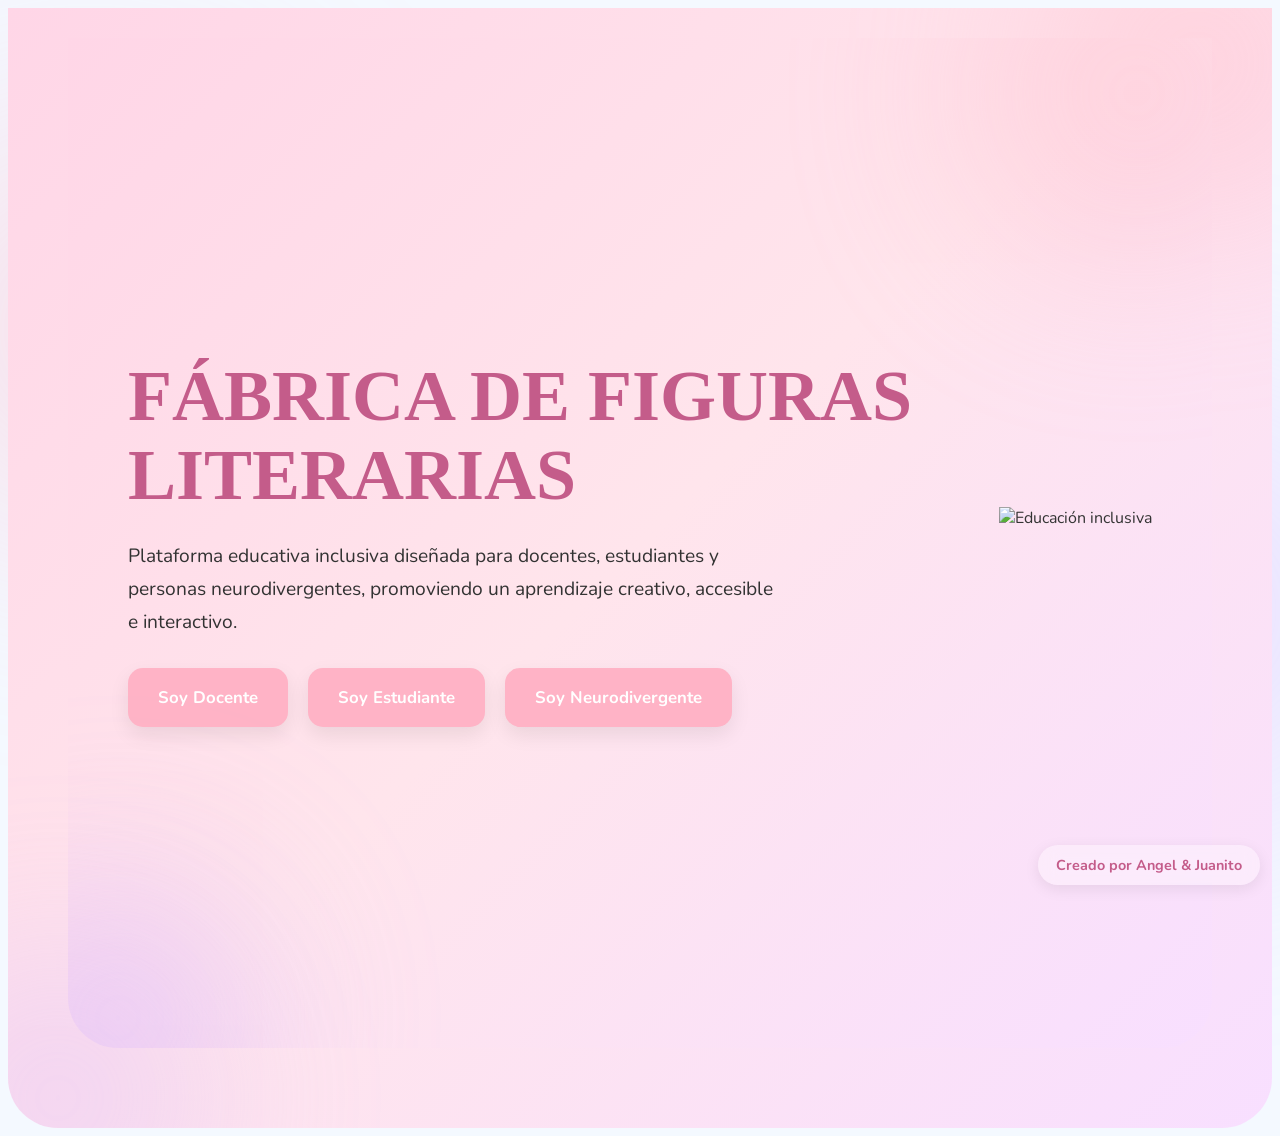
==== commit bff23c54: "Update index.html" ====
--- a/index.html
+++ b/index.html
@@ -15,6 +15,8 @@
 </head>
 
 <body>
+
+<header class="hero">
 
 <header class="hero">
 
--- a/style.css
+++ b/style.css
@@ -437,16 +437,20 @@
 
 .student-cards{
     display: grid;
-    grid-template-columns: repeat(3, 1fr);
+    grid-template-columns: repeat(auto-fit, minmax(300px, 1fr));
     gap: 40px;
+    justify-items: center;
+    align-items: start;
     max-width: 1100px;
     margin: 40px auto 0;
+    padding: 0 20px;
 }
 
 .student-card{
     border:2px solid transparent;
     background:#f8f5ff;
-    width:100px;
+    width:100%;
+    max-width:320px;
     min-height:320px;
     padding:25px;
     border-radius:25px;
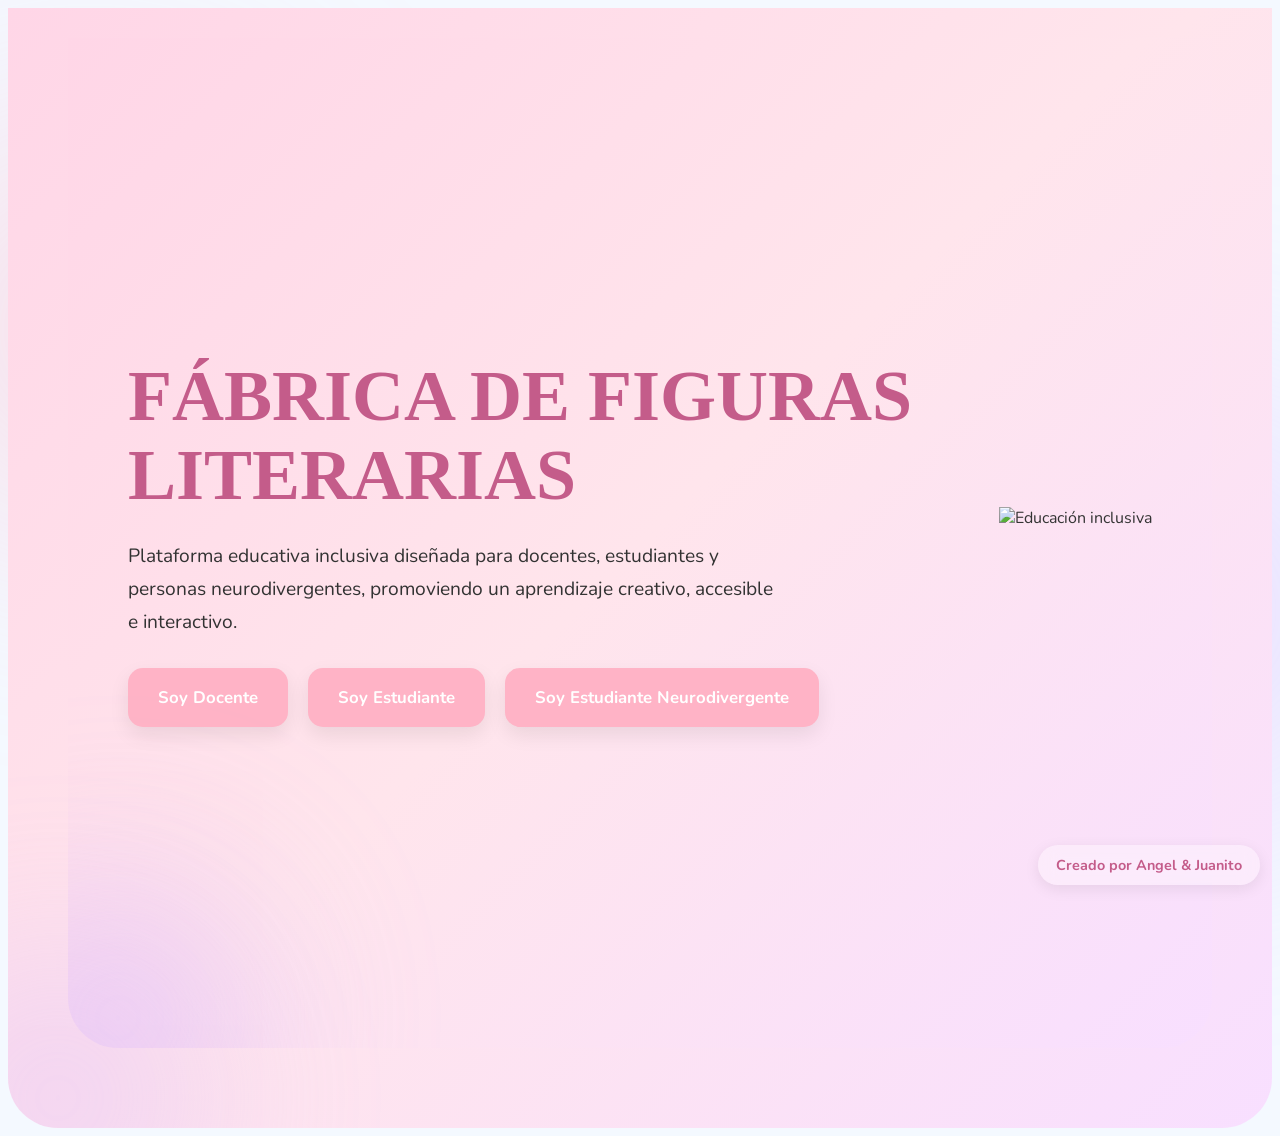
==== commit 6040334c: "Update index.html" ====
--- a/index.html
+++ b/index.html
@@ -46,7 +46,7 @@
                 </a>
 
                 <a href="neurodivergente.html" class="neuro-btn">
-                    Soy Neurodivergente
+                    Soy Estudiante Neurodivergente
                 </a>
 
             </div>
--- a/style.css
+++ b/style.css
@@ -26,24 +26,6 @@
     overflow:hidden;
 }
 
-.hero::before{
-    content:"";
-    position:absolute;
-
-    width:350px;
-    height:350px;
-
-    background:#ffb3c6;
-
-    border-radius:50%;
-
-    top:-120px;
-    right:-100px;
-
-    opacity:0.35;
-
-    filter:blur(90px);
-}
 
 .hero::after{
     content:"";
@@ -856,8 +838,3 @@
     z-index:999;
 }
 
-.back-btn:hover{
-    transform:translateY(-3px);
-
-    background:rgba(255,255,255,0.55);
-}
